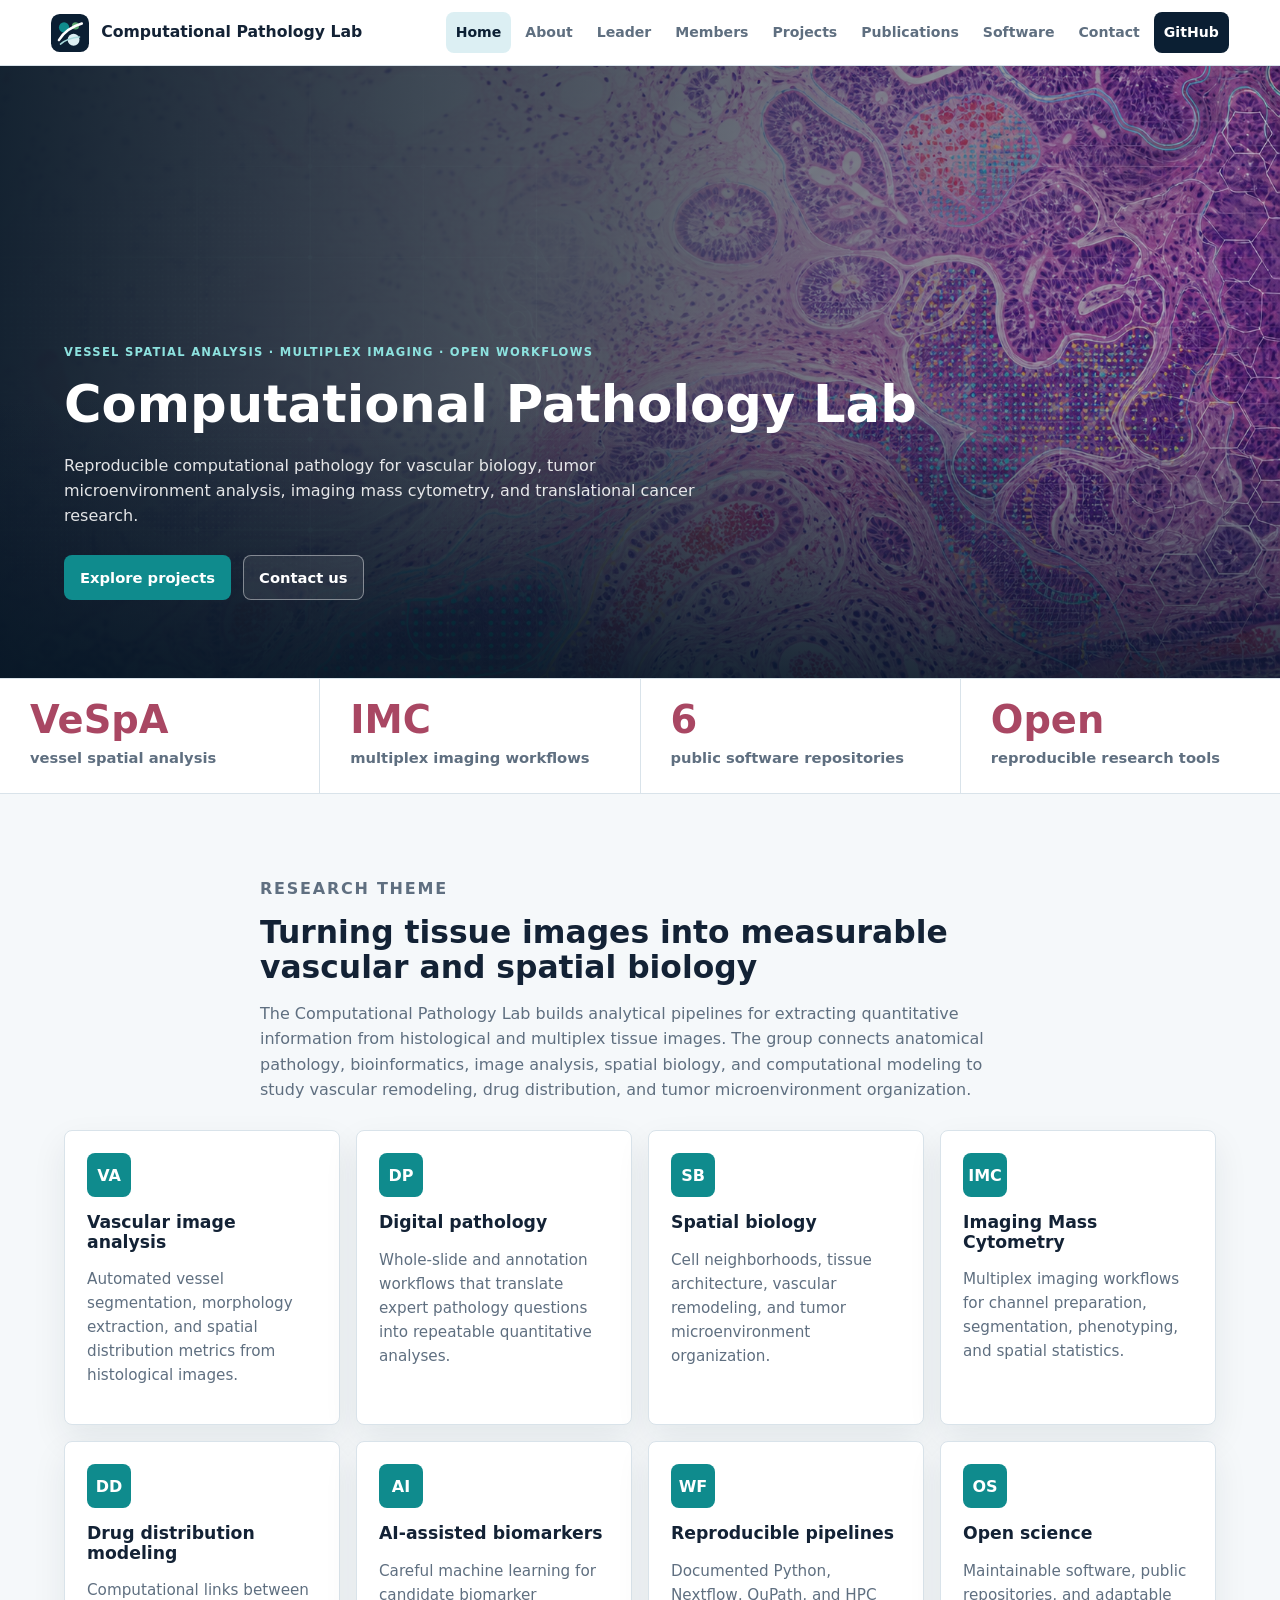
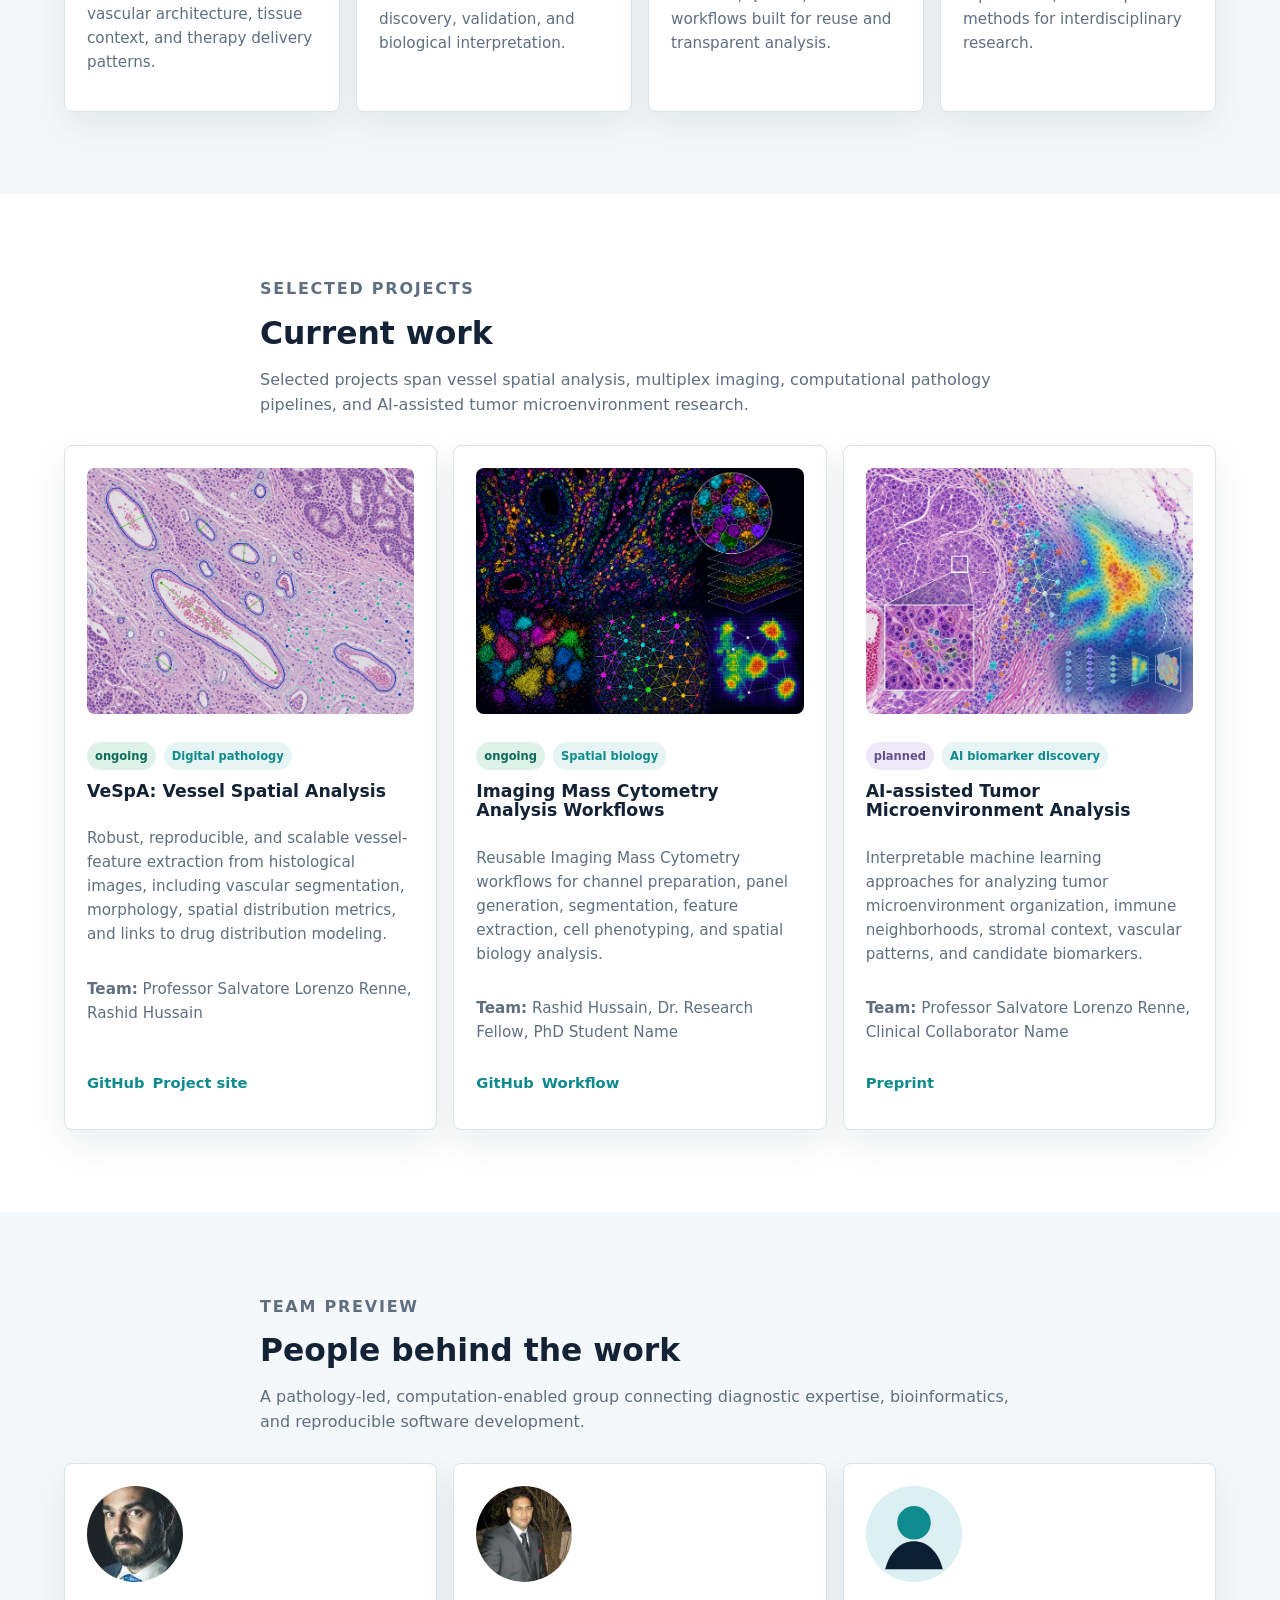
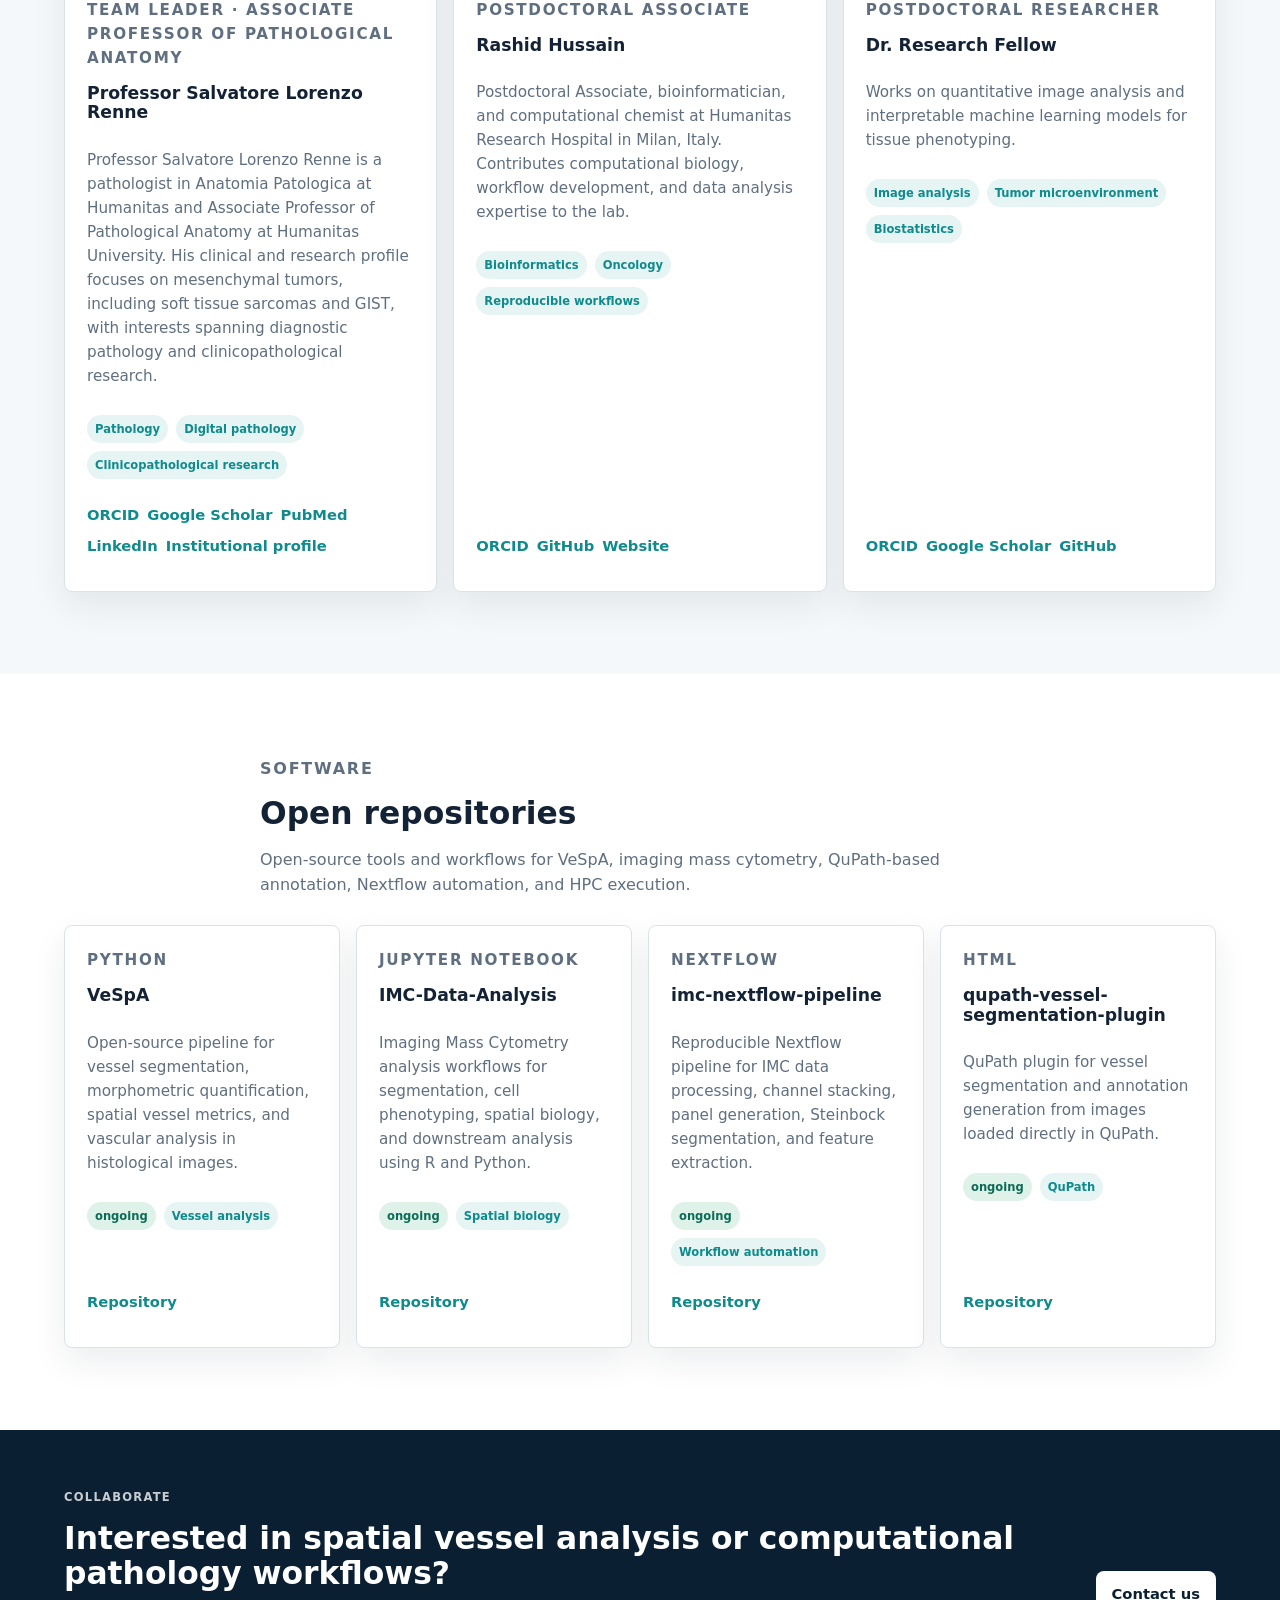
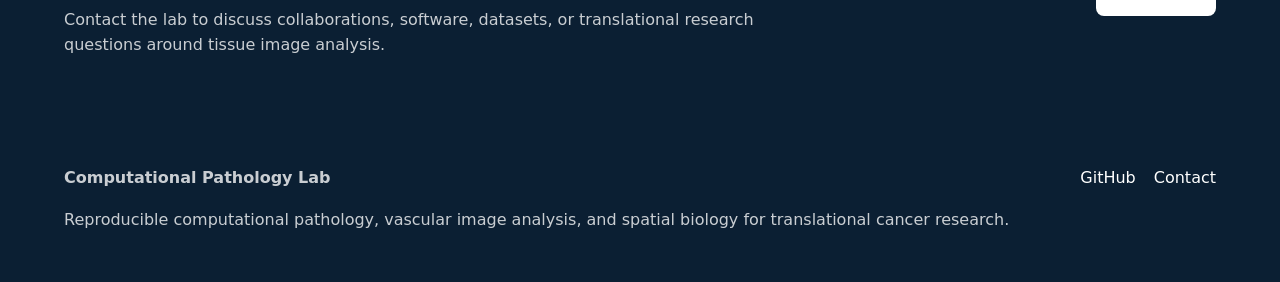
==== index.html @ 424c9c31 "Initial GitHub Pages site" ====
<!doctype html>
<html lang="en">
  <head>
    <meta charset="utf-8">
    <meta name="viewport" content="width=device-width, initial-scale=1">
    <meta name="description" content="Computational Pathology Lab develops reproducible computational pathology, vascular image analysis, imaging mass cytometry, and spatial biology workflows for translational cancer research.">
    <title>Computational Pathology Lab</title>
    <link rel="icon" href="assets/images/logo/favicon.svg" type="image/svg+xml">
    <link rel="stylesheet" href="assets/css/style.css?v=2">
  </head>
  <body>
    <a class="skip-link" href="#main">Skip to content</a>
    <header class="site-header">
      <a class="brand" href="index.html">
        <img src="assets/images/logo/logo.svg" alt="" aria-hidden="true">
        <span>Computational Pathology Lab</span>
      </a>
      <button class="nav-toggle" type="button" aria-label="Toggle navigation" aria-expanded="false">☰</button>
      <nav class="site-nav" aria-label="Primary navigation">
        <a href="index.html">Home</a>
        <a href="about.html">About</a>
        <a href="team-leader.html">Leader</a>
        <a href="members.html">Members</a>
        <a href="projects.html">Projects</a>
        <a href="publications.html">Publications</a>
        <a href="software.html">Software</a>
        <a href="contact.html">Contact</a>
        <a class="github-link" href="https://github.com/ComputationalPathologyLab">GitHub</a>
      </nav>
    </header>

    <main id="main">
      <section class="hero">
        <div class="hero-content">
          <p class="eyebrow">Vessel spatial analysis · Multiplex imaging · Open workflows</p>
          <h1>Computational Pathology Lab</h1>
          <p>Reproducible computational pathology for vascular biology, tumor microenvironment analysis, imaging mass cytometry, and translational cancer research.</p>
          <div class="hero-actions">
            <a class="button primary" href="projects.html">Explore projects</a>
            <a class="button secondary" href="contact.html">Contact us</a>
          </div>
        </div>
      </section>

      <section class="metrics" aria-label="Lab overview">
        <div class="metric"><strong>VeSpA</strong><span>vessel spatial analysis</span></div>
        <div class="metric"><strong>IMC</strong><span>multiplex imaging workflows</span></div>
        <div class="metric"><strong>6</strong><span>public software repositories</span></div>
        <div class="metric"><strong>Open</strong><span>reproducible research tools</span></div>
      </section>

      <section class="section">
        <div class="section-header">
          <p class="eyebrow">Research theme</p>
          <h2>Turning tissue images into measurable vascular and spatial biology</h2>
          <p>
            The Computational Pathology Lab builds analytical pipelines for extracting quantitative
            information from histological and multiplex tissue images. The group connects anatomical
            pathology, bioinformatics, image analysis, spatial biology, and computational modeling to
            study vascular remodeling, drug distribution, and tumor microenvironment organization.
          </p>
        </div>
        <div class="grid four">
          <article class="card"><span class="card-icon">VA</span><h3>Vascular image analysis</h3><p>Automated vessel segmentation, morphology extraction, and spatial distribution metrics from histological images.</p></article>
          <article class="card"><span class="card-icon">DP</span><h3>Digital pathology</h3><p>Whole-slide and annotation workflows that translate expert pathology questions into repeatable quantitative analyses.</p></article>
          <article class="card"><span class="card-icon">SB</span><h3>Spatial biology</h3><p>Cell neighborhoods, tissue architecture, vascular remodeling, and tumor microenvironment organization.</p></article>
          <article class="card"><span class="card-icon">IMC</span><h3>Imaging Mass Cytometry</h3><p>Multiplex imaging workflows for channel preparation, segmentation, phenotyping, and spatial statistics.</p></article>
          <article class="card"><span class="card-icon">DD</span><h3>Drug distribution modeling</h3><p>Computational links between vascular architecture, tissue context, and therapy delivery patterns.</p></article>
          <article class="card"><span class="card-icon">AI</span><h3>AI-assisted biomarkers</h3><p>Careful machine learning for candidate biomarker discovery, validation, and biological interpretation.</p></article>
          <article class="card"><span class="card-icon">WF</span><h3>Reproducible pipelines</h3><p>Documented Python, Nextflow, QuPath, and HPC workflows built for reuse and transparent analysis.</p></article>
          <article class="card"><span class="card-icon">OS</span><h3>Open science</h3><p>Maintainable software, public repositories, and adaptable methods for interdisciplinary research.</p></article>
        </div>
      </section>

      <section class="section alt">
        <div class="section-header">
          <p class="eyebrow">Selected projects</p>
          <h2>Current work</h2>
          <p>Selected projects span vessel spatial analysis, multiplex imaging, computational pathology pipelines, and AI-assisted tumor microenvironment research.</p>
        </div>
        <div class="grid three" data-render="projects" data-limit="featured">
          <div class="fallback card"><h3>VeSpA</h3><p>Vessel Spatial Analysis for histological image analysis.</p></div>
        </div>
      </section>

      <section class="section">
        <div class="section-header">
          <p class="eyebrow">Team preview</p>
          <h2>People behind the work</h2>
          <p>A pathology-led, computation-enabled group connecting diagnostic expertise, bioinformatics, and reproducible software development.</p>
        </div>
        <div class="grid three" data-render="members" data-limit="preview">
          <div class="fallback card"><h3>Team profiles</h3><p>Member cards load from editable JSON data.</p></div>
        </div>
      </section>

      <section class="section alt">
        <div class="section-header">
          <p class="eyebrow">Software</p>
          <h2>Open repositories</h2>
          <p>Open-source tools and workflows for VeSpA, imaging mass cytometry, QuPath-based annotation, Nextflow automation, and HPC execution.</p>
        </div>
        <div class="grid four" data-render="repositories" data-limit="featured">
          <div class="fallback card"><h3>GitHub repositories</h3><p><a class="text-link" href="https://github.com/ComputationalPathologyLab">Visit the organization on GitHub.</a></p></div>
        </div>
      </section>

      <section class="cta-band">
        <div>
          <p class="eyebrow">Collaborate</p>
          <h2>Interested in spatial vessel analysis or computational pathology workflows?</h2>
          <p>Contact the lab to discuss collaborations, software, datasets, or translational research questions around tissue image analysis.</p>
        </div>
        <div class="cta-actions">
          <a class="button light" href="contact.html">Contact us</a>
        </div>
      </section>
    </main>

    <footer class="site-footer">
      <div class="footer-grid">
        <div>
          <strong>Computational Pathology Lab</strong>
          <p>Reproducible computational pathology, vascular image analysis, and spatial biology for translational cancer research.</p>
        </div>
        <div class="footer-links">
          <a href="https://github.com/ComputationalPathologyLab">GitHub</a>
          <a href="contact.html">Contact</a>
        </div>
      </div>
    </footer>
    <script src="assets/js/main.js"></script>
  </body>
</html>
---- assets/css/style.css ----
:root {
  --ink: #132235;
  --muted: #5f6f80;
  --line: #d9e3ea;
  --paper: #f5f8fa;
  --panel: #ffffff;
  --navy: #0b1f33;
  --navy-2: #12314d;
  --teal: #0f8b8d;
  --green: #56a36c;
  --sky: #dceff3;
  --rose: #a94763;
  --gold: #c89433;
  --shadow: 0 14px 34px rgba(19, 34, 53, 0.08);
}

* {
  box-sizing: border-box;
}

html {
  scroll-behavior: smooth;
}

body {
  margin: 0;
  color: var(--ink);
  background: var(--paper);
  font-family: Inter, ui-sans-serif, system-ui, -apple-system, BlinkMacSystemFont, "Segoe UI", sans-serif;
  font-size: 16px;
  line-height: 1.58;
}

main {
  background: var(--paper);
}

img {
  max-width: 100%;
  display: block;
}

a {
  color: inherit;
}

.skip-link {
  position: absolute;
  left: 12px;
  top: -80px;
  z-index: 100;
  padding: 10px 14px;
  color: #fff;
  background: var(--navy);
  border-radius: 6px;
}

.skip-link:focus {
  top: 12px;
}

.site-header {
  position: sticky;
  top: 0;
  z-index: 50;
  display: flex;
  align-items: center;
  justify-content: space-between;
  gap: 20px;
  min-height: 66px;
  padding: 12px clamp(18px, 4vw, 52px);
  background: rgba(255, 255, 255, 0.94);
  border-bottom: 1px solid var(--line);
  backdrop-filter: blur(16px);
}

.brand {
  display: inline-flex;
  align-items: center;
  gap: 12px;
  min-width: 0;
  color: var(--ink);
  text-decoration: none;
  font-size: 0.98rem;
  font-weight: 800;
}

.brand img {
  width: 38px;
  height: 38px;
}

.brand span {
  white-space: nowrap;
}

.nav-toggle {
  display: none;
  width: 42px;
  height: 42px;
  align-items: center;
  justify-content: center;
  color: var(--ink);
  background: #fff;
  border: 1px solid var(--line);
  border-radius: 8px;
  font-size: 1.35rem;
  cursor: pointer;
}

.site-nav {
  display: flex;
  align-items: center;
  gap: 4px;
  flex-wrap: wrap;
  justify-content: flex-end;
}

.site-nav a {
  padding: 9px 10px;
  color: var(--muted);
  border-radius: 8px;
  font-size: 0.88rem;
  font-weight: 700;
  text-decoration: none;
}

.site-nav a:hover,
.site-nav a.active {
  color: var(--navy);
  background: var(--sky);
}

.github-link {
  color: #fff !important;
  background: var(--navy) !important;
}

.hero {
  position: relative;
  min-height: 68vh;
  display: grid;
  align-items: end;
  isolation: isolate;
  overflow: hidden;
  padding: clamp(70px, 9vw, 108px) clamp(20px, 5vw, 64px) clamp(50px, 7vw, 78px);
  color: #fff;
}

.hero::before,
.hero::after {
  content: "";
  position: absolute;
  inset: 0;
  z-index: -1;
}

.hero::before {
  background:
    linear-gradient(90deg, rgba(7, 23, 38, 0.94), rgba(7, 23, 38, 0.68) 48%, rgba(7, 23, 38, 0.2)),
    url("../images/projects/computational-pathology-hero.png") center / cover;
}

.hero::after {
  background: linear-gradient(0deg, rgba(7, 23, 38, 0.82), transparent 46%);
}

.hero-content {
  width: min(980px, 100%);
}

.eyebrow {
  margin: 0 0 14px;
  color: var(--teal);
  font-size: 0.72rem;
  font-weight: 900;
  letter-spacing: 0.11em;
  text-transform: uppercase;
}

.hero .eyebrow {
  color: #8de2df;
}

h1,
h2,
h3,
h4,
p {
  overflow-wrap: anywhere;
}

h1,
h2,
h3 {
  margin: 0;
  line-height: 1.12;
  letter-spacing: 0;
}

h1 {
  max-width: 860px;
  font-size: clamp(2.35rem, 4.5vw, 4.1rem);
}

h2 {
  font-size: clamp(1.55rem, 2.45vw, 2.25rem);
}

h3 {
  font-size: 1.08rem;
}

.hero p:last-of-type {
  max-width: 680px;
  margin: 20px 0 0;
  color: rgba(255, 255, 255, 0.88);
  font-size: clamp(0.98rem, 1.25vw, 1.08rem);
}

.hero h1 {
  font-size: clamp(2.55rem, 4vw, 4rem);
}

.page-hero h1 {
  max-width: 1120px;
  font-size: clamp(2.15rem, 3.4vw, 3.25rem);
}

.hero-actions,
.cta-actions,
.contact-links {
  display: flex;
  flex-wrap: wrap;
  gap: 12px;
  margin-top: 26px;
}

.button {
  display: inline-flex;
  align-items: center;
  justify-content: center;
  min-height: 42px;
  padding: 10px 15px;
  color: var(--navy);
  background: #fff;
  border: 1px solid transparent;
  border-radius: 8px;
  font-size: 0.92rem;
  font-weight: 800;
  text-decoration: none;
  transition: transform 160ms ease, box-shadow 160ms ease, background 160ms ease;
}

.button:hover {
  transform: translateY(-2px);
  box-shadow: 0 12px 28px rgba(19, 34, 53, 0.16);
}

.button.primary {
  color: #fff;
  background: var(--teal);
}

.button.secondary {
  color: #fff;
  border-color: rgba(255, 255, 255, 0.42);
  background: rgba(255, 255, 255, 0.08);
}

.button.light {
  color: var(--navy);
  background: #fff;
}

.page-hero {
  padding: clamp(54px, 7vw, 86px) clamp(20px, 5vw, 64px);
  color: #fff;
  background:
    linear-gradient(110deg, rgba(11, 31, 51, 0.96), rgba(15, 139, 141, 0.62)),
    url("../images/projects/computational-pathology-hero.png") center / cover;
}

.page-hero p {
  max-width: 720px;
  color: rgba(255, 255, 255, 0.86);
  font-size: 1.04rem;
}

.section {
  padding: clamp(48px, 7vw, 82px) clamp(20px, 5vw, 64px);
}

.section.alt {
  background: #fff;
}

.section > .grid,
.section > [data-render],
.section-header,
.profile-layout,
.contact-layout {
  width: min(100%, 1180px);
  margin-left: auto;
  margin-right: auto;
}

.section-header {
  max-width: 760px;
  margin-bottom: 28px;
}

.section-header p,
.lead {
  color: var(--muted);
  font-size: 1rem;
}

.grid {
  display: grid;
  gap: 16px;
}

.grid.two {
  grid-template-columns: repeat(2, minmax(0, 1fr));
}

.grid.three {
  grid-template-columns: repeat(3, minmax(0, 1fr));
}

.grid.four {
  grid-template-columns: repeat(4, minmax(0, 1fr));
}

.card,
.data-card,
.publication-item,
.profile-panel,
.contact-panel {
  background: var(--panel);
  border: 1px solid var(--line);
  border-radius: 8px;
  box-shadow: var(--shadow);
}

.card,
.data-card,
.publication-item {
  padding: 22px;
}

.card-icon {
  display: inline-grid;
  place-items: center;
  width: 44px;
  height: 44px;
  margin-bottom: 16px;
  color: #fff;
  background: var(--teal);
  border-radius: 8px;
  font-weight: 900;
}

.card p,
.data-card p,
.publication-item p,
.profile-panel p {
  color: var(--muted);
  font-size: 0.95rem;
}

.card h3,
.data-card h3 {
  margin-bottom: 10px;
}

.metrics {
  display: grid;
  grid-template-columns: repeat(4, minmax(0, 1fr));
  border-top: 1px solid var(--line);
  border-bottom: 1px solid var(--line);
  background: var(--line);
  gap: 1px;
}

.metric {
  padding: 22px clamp(18px, 3vw, 30px);
  background: #fff;
}

.metric strong {
  display: block;
  margin-bottom: 6px;
  color: var(--rose);
  font-size: clamp(1.65rem, 3vw, 2.45rem);
  line-height: 1;
}

.metric span {
  color: var(--muted);
  font-size: 0.92rem;
  font-weight: 700;
}

.data-card {
  display: flex;
  flex-direction: column;
  min-height: 100%;
  overflow: hidden;
}

.data-card img {
  width: 100%;
  aspect-ratio: 4 / 3;
  object-fit: cover;
  margin-bottom: 16px;
  border-radius: 8px;
  background: var(--sky);
}

.data-card .avatar {
  width: 96px;
  height: 96px;
  aspect-ratio: 1;
  border-radius: 50%;
}

.meta-row,
.tag-row,
.link-row {
  display: flex;
  flex-wrap: wrap;
  gap: 8px;
  margin: 12px 0;
}

.tag,
.status,
.category-label {
  display: inline-flex;
  align-items: center;
  min-height: 28px;
  padding: 4px 8px;
  border-radius: 999px;
  font-size: 0.72rem;
  font-weight: 800;
}

.tag {
  color: var(--teal);
  background: #e6f4f4;
}

.status {
  color: var(--navy);
  background: #edf2f6;
}

.status.ongoing {
  color: #0c6b57;
  background: #dff2ea;
}

.status.completed {
  color: #705218;
  background: #f7ecd2;
}

.status.planned {
  color: #65508f;
  background: #eee8f7;
}

.category-label {
  margin: 24px 0 14px;
  color: #fff;
  background: var(--navy-2);
}

.link-row {
  margin-top: auto;
  padding-top: 12px;
}

.link-row a,
.text-link {
  color: var(--teal);
  font-size: 0.92rem;
  font-weight: 800;
  text-decoration: none;
}

.link-row a:hover,
.text-link:hover {
  text-decoration: underline;
}

.cta-band {
  display: grid;
  grid-template-columns: minmax(0, 1fr) auto;
  gap: 24px;
  align-items: center;
  padding: clamp(38px, 5vw, 58px) clamp(20px, 5vw, 64px);
  color: #fff;
  background: var(--navy);
}

.cta-band p {
  max-width: 720px;
  color: rgba(255, 255, 255, 0.78);
}

.profile-layout {
  display: grid;
  grid-template-columns: minmax(260px, 0.35fr) minmax(0, 1fr);
  gap: 20px;
}

.profile-panel {
  padding: 24px;
}

.profile-photo {
  width: 148px;
  height: 148px;
  margin-bottom: 18px;
  border-radius: 50%;
  object-fit: cover;
  background: var(--sky);
}

.publication-item {
  margin-bottom: 12px;
}

.publication-item h3 {
  font-size: 1rem;
  line-height: 1.25;
}

.contact-layout {
  display: grid;
  grid-template-columns: minmax(0, 0.85fr) minmax(320px, 1fr);
  gap: 24px;
}

.contact-panel {
  padding: 24px;
}

.form-placeholder {
  display: grid;
  gap: 14px;
}

.form-placeholder label {
  display: grid;
  gap: 7px;
  color: var(--ink);
  font-weight: 800;
}

.form-placeholder input,
.form-placeholder textarea {
  width: 100%;
  padding: 12px 13px;
  color: var(--muted);
  background: #f8fafb;
  border: 1px solid var(--line);
  border-radius: 8px;
  font: inherit;
}

.map-placeholder {
  display: grid;
  place-items: center;
  min-height: 260px;
  margin-top: 20px;
  color: var(--muted);
  background: repeating-linear-gradient(45deg, #edf4f6, #edf4f6 12px, #e3edf0 12px, #e3edf0 24px);
  border: 1px solid var(--line);
  border-radius: 8px;
  text-align: center;
}

.notice {
  padding: 16px 18px;
  color: #536274;
  background: #fff8e8;
  border: 1px solid #f0dbac;
  border-radius: 8px;
}

.site-footer {
  padding: 34px clamp(20px, 5vw, 64px);
  color: rgba(255, 255, 255, 0.78);
  background: var(--navy);
}

.footer-grid {
  display: grid;
  grid-template-columns: minmax(0, 1fr) auto;
  gap: 28px;
  align-items: start;
}

.footer-links {
  display: flex;
  flex-wrap: wrap;
  gap: 12px 18px;
}

.footer-links a {
  color: #fff;
  text-decoration: none;
}

.small {
  color: var(--muted);
  font-size: 0.86rem;
}

.fallback {
  margin-top: 18px;
}

@media (min-width: 981px) {
  .hero h1,
  .page-hero h1 {
    max-width: none;
    white-space: nowrap;
  }
}

@media (max-width: 980px) {
  .nav-toggle {
    display: inline-flex;
  }

  .site-nav {
    position: absolute;
    top: 66px;
    left: 0;
    right: 0;
    display: none;
    flex-direction: column;
    align-items: stretch;
    gap: 0;
    padding: 12px 18px 18px;
    background: #fff;
    border-bottom: 1px solid var(--line);
  }

  .site-nav.open {
    display: flex;
  }

  .site-nav a {
    padding: 13px 12px;
  }

  .grid.four,
  .grid.three,
  .metrics,
  .profile-layout,
  .contact-layout,
  .cta-band,
  .footer-grid {
    grid-template-columns: 1fr 1fr;
  }

  .hero {
    min-height: 62vh;
  }

  .profile-layout > *,
  .contact-layout > *,
  .cta-band > * {
    grid-column: 1 / -1;
  }
}

@media (max-width: 640px) {
  .brand span {
    white-space: normal;
    font-size: 0.96rem;
    line-height: 1.1;
  }

  .hero {
    min-height: 64vh;
    padding-top: 64px;
    padding-bottom: 42px;
  }

  h1 {
    font-size: clamp(2.15rem, 12vw, 3.1rem);
  }

  h2 {
    font-size: clamp(1.45rem, 8vw, 2rem);
  }

  .grid.two,
  .grid.three,
  .grid.four,
  .metrics,
  .footer-grid {
    grid-template-columns: 1fr;
  }

  .section,
  .page-hero,
  .cta-band {
    padding-inline: 18px;
  }

  .card,
  .data-card,
  .publication-item,
  .profile-panel,
  .contact-panel {
    padding: 18px;
  }
}
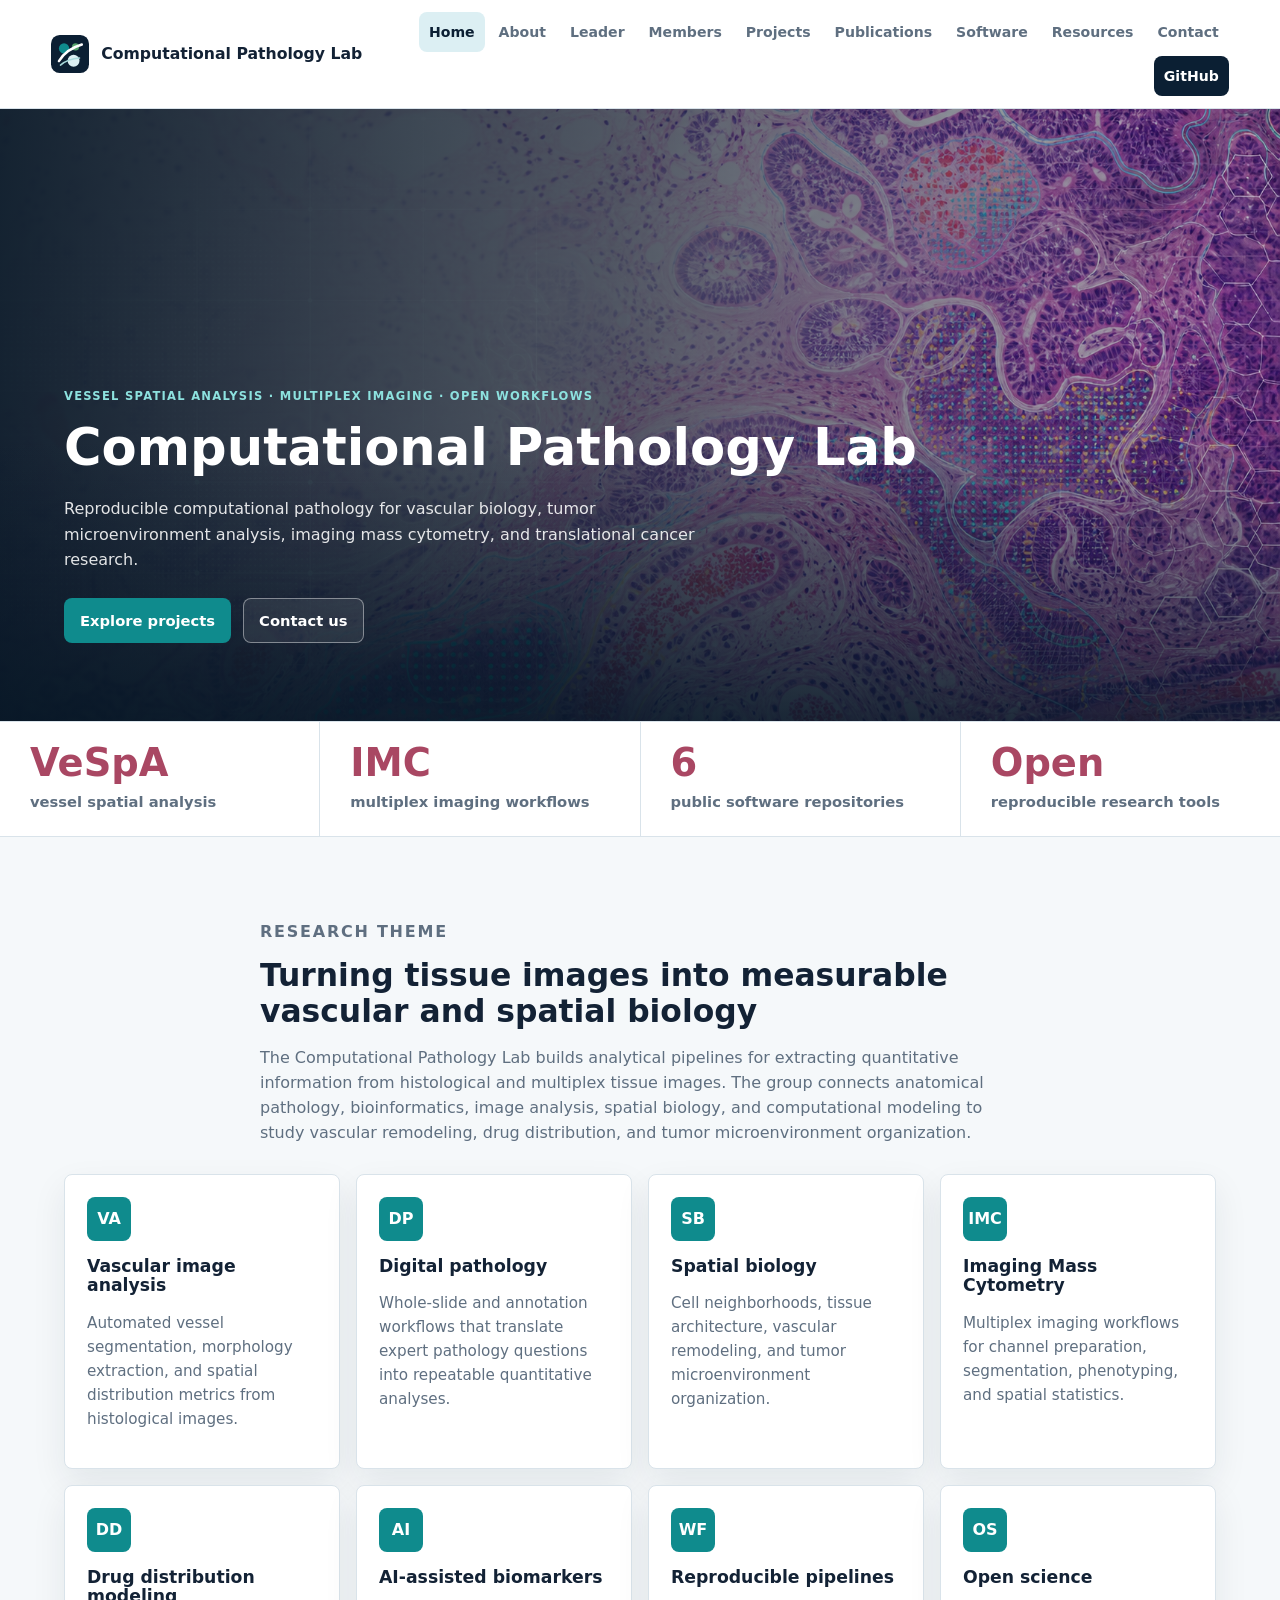
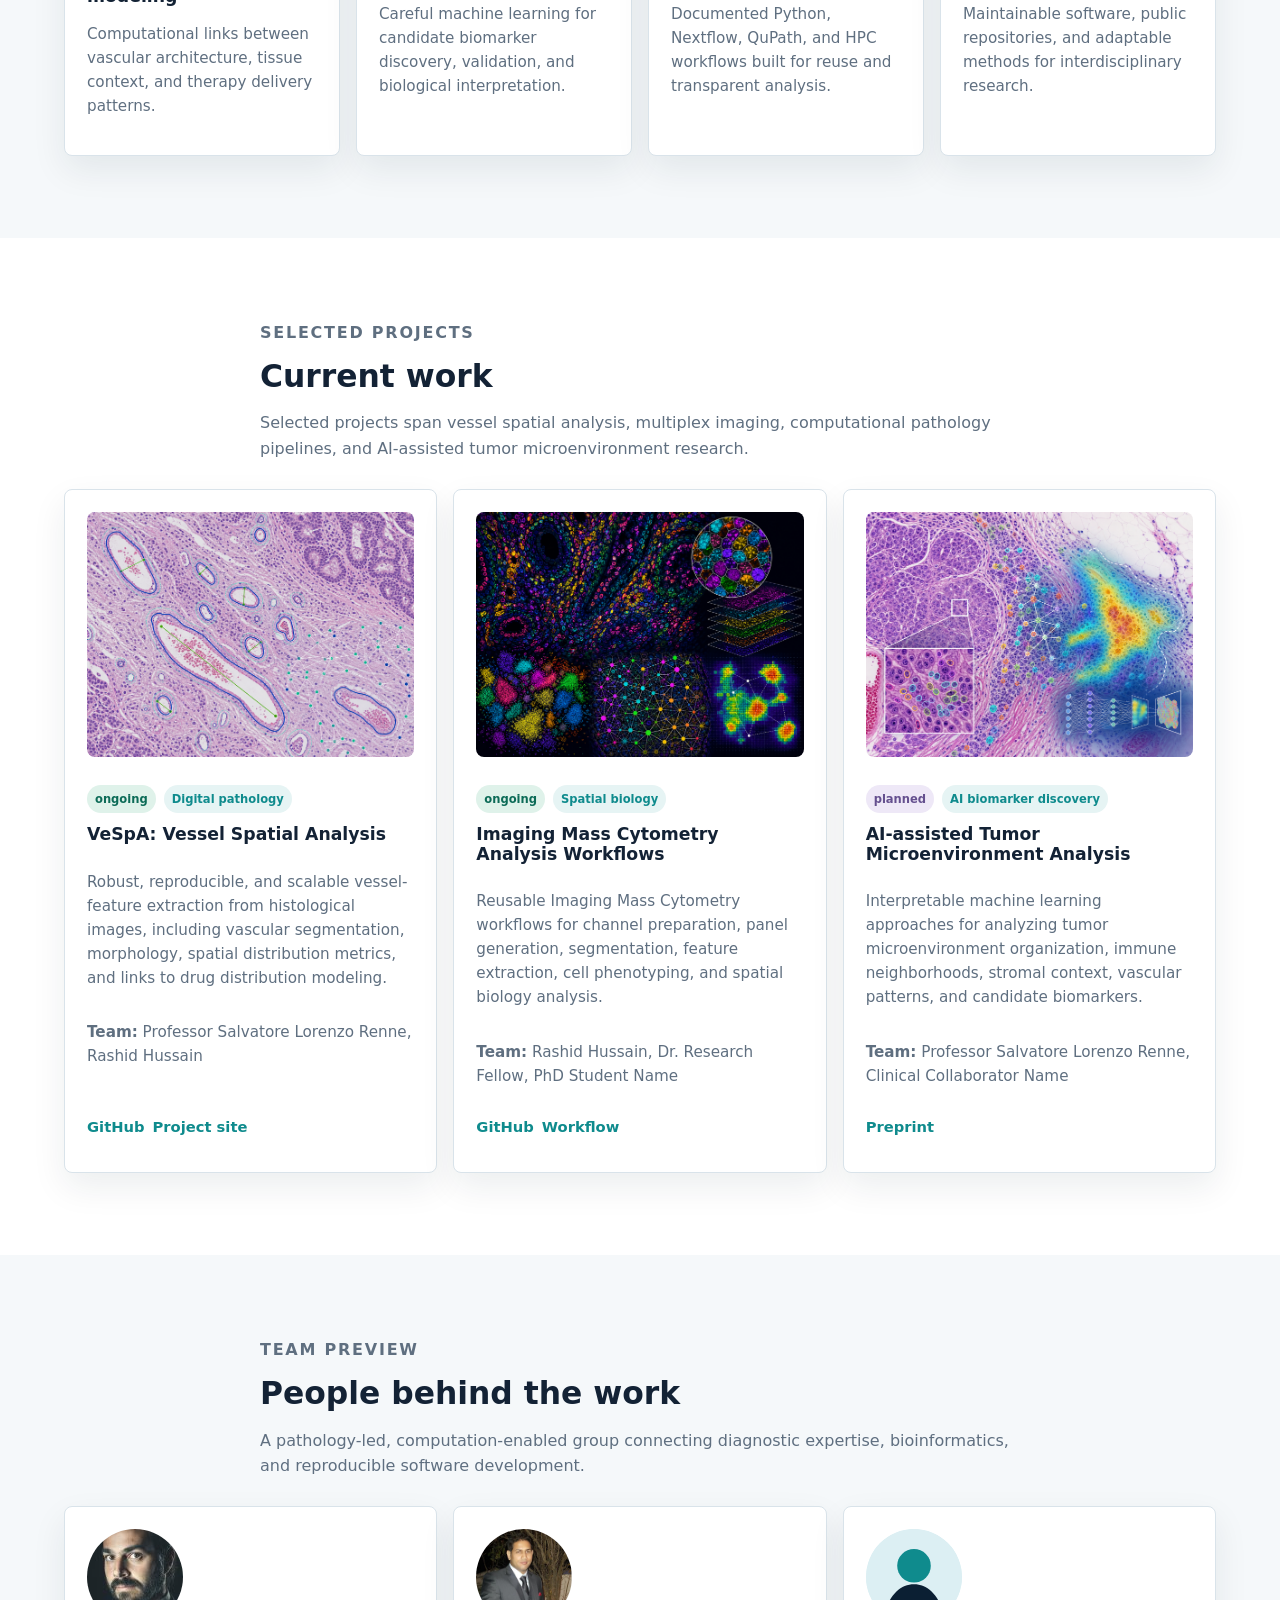
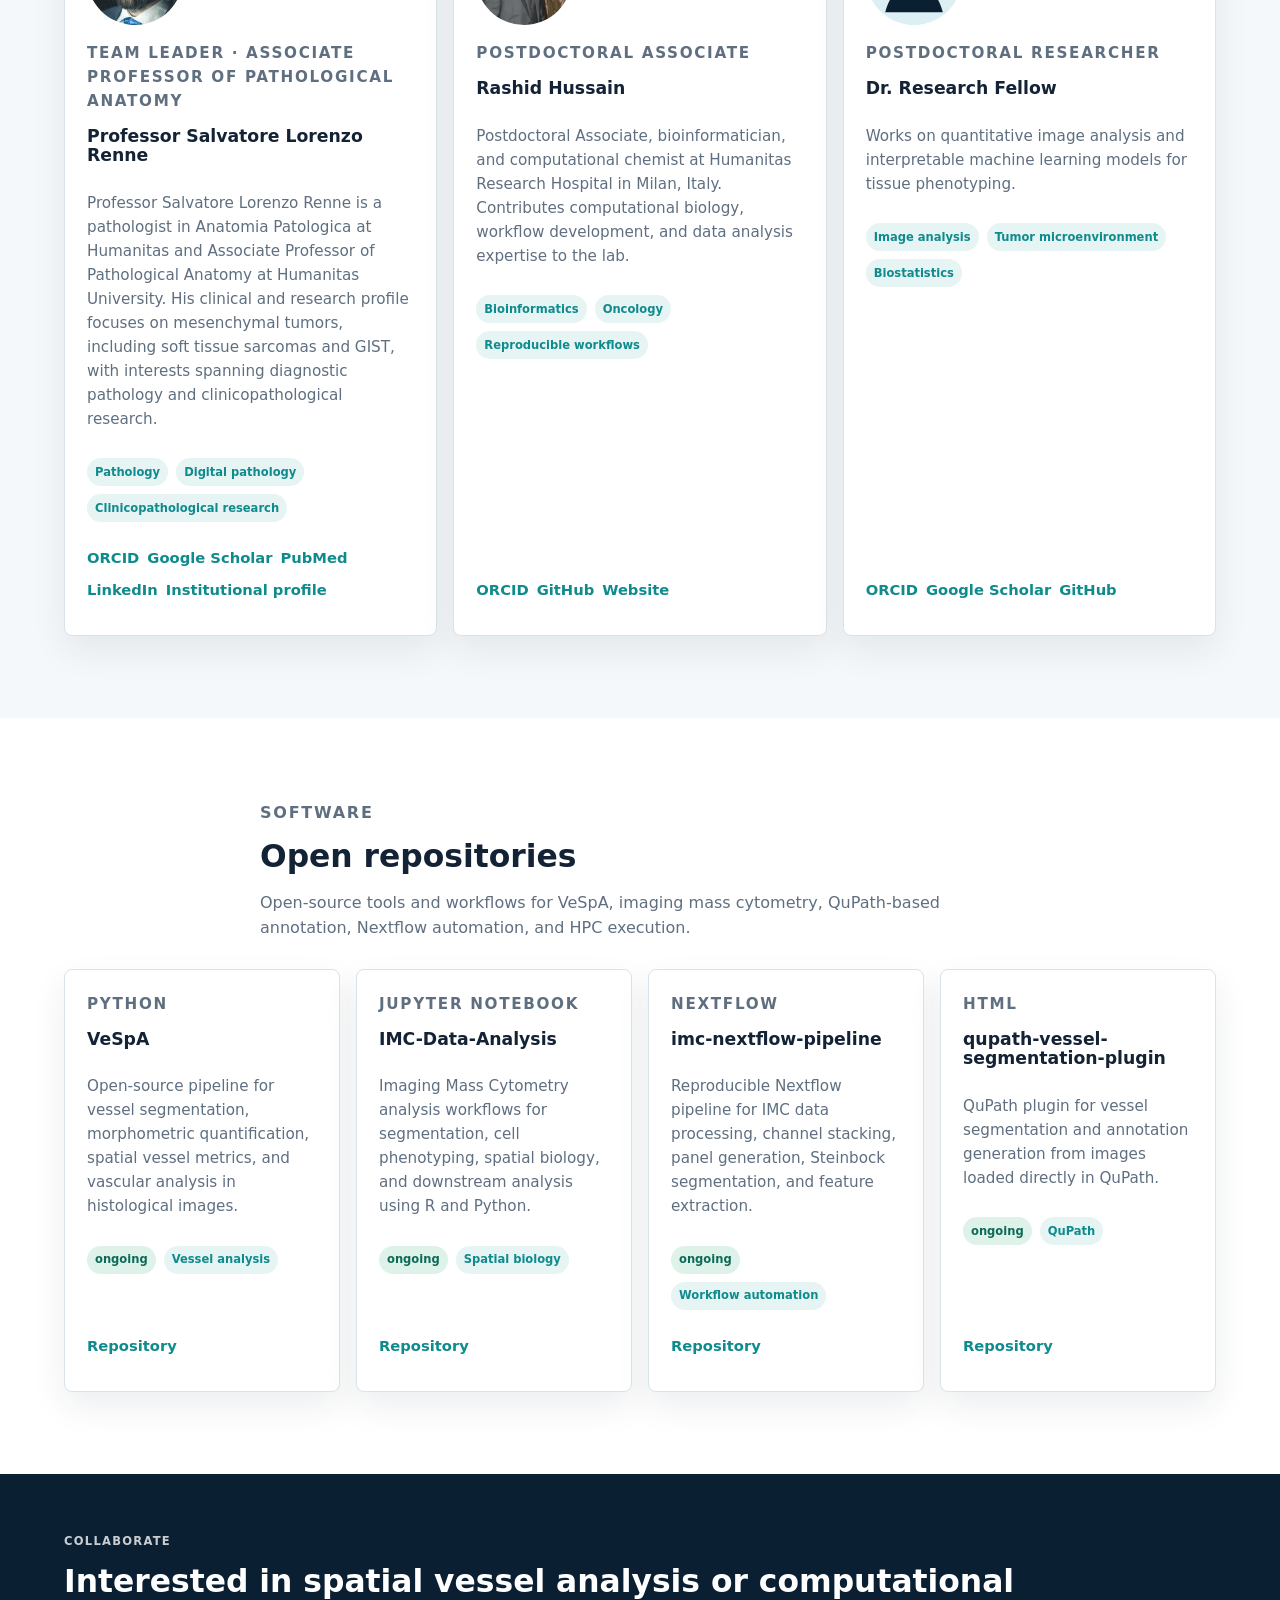
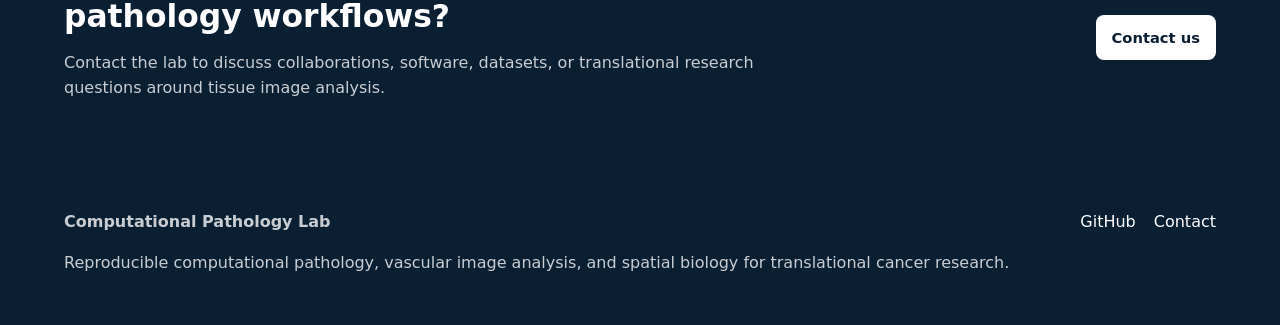
==== commit 8bd53ec4: "Add resources page" ====
--- a/index.html
+++ b/index.html
@@ -24,6 +24,7 @@
         <a href="projects.html">Projects</a>
         <a href="publications.html">Publications</a>
         <a href="software.html">Software</a>
+        <a href="resources.html">Resources</a>
         <a href="contact.html">Contact</a>
         <a class="github-link" href="https://github.com/ComputationalPathologyLab">GitHub</a>
       </nav>
--- a/assets/css/style.css
+++ b/assets/css/style.css
@@ -625,6 +625,63 @@
   margin-top: 18px;
 }
 
+
+.resource-feature {
+  overflow: hidden;
+  margin: 24px 0 26px;
+  background: #fff;
+  border: 1px solid var(--line);
+  border-radius: 8px;
+  box-shadow: var(--shadow);
+}
+
+.resource-feature a {
+  display: block;
+}
+
+.resource-feature img {
+  width: 100%;
+  height: auto;
+}
+
+.resource-list {
+  display: grid;
+  grid-template-columns: repeat(2, minmax(0, 1fr));
+  gap: 18px;
+}
+
+.resource-card {
+  padding: 20px;
+  background: #fff;
+  border: 1px solid var(--line);
+  border-radius: 8px;
+  box-shadow: var(--shadow);
+}
+
+.resource-preview {
+  display: block;
+  overflow: hidden;
+  margin: 0 0 16px;
+  border: 1px solid var(--line);
+  border-radius: 8px;
+  background: var(--paper);
+}
+
+.resource-preview img {
+  width: 100%;
+  aspect-ratio: 16 / 10;
+  object-fit: cover;
+}
+
+.resource-card code,
+.section-header code {
+  padding: 2px 5px;
+  background: var(--paper);
+  border: 1px solid var(--line);
+  border-radius: 5px;
+  font-size: 0.88em;
+}
+
 @media (min-width: 981px) {
   .hero h1,
   .page-hero h1 {
@@ -710,6 +767,11 @@
     grid-template-columns: 1fr;
   }
 
+  .resource-list {
+    grid-template-columns: 1fr;
+  }
+
+
   .section,
   .page-hero,
   .cta-band {
